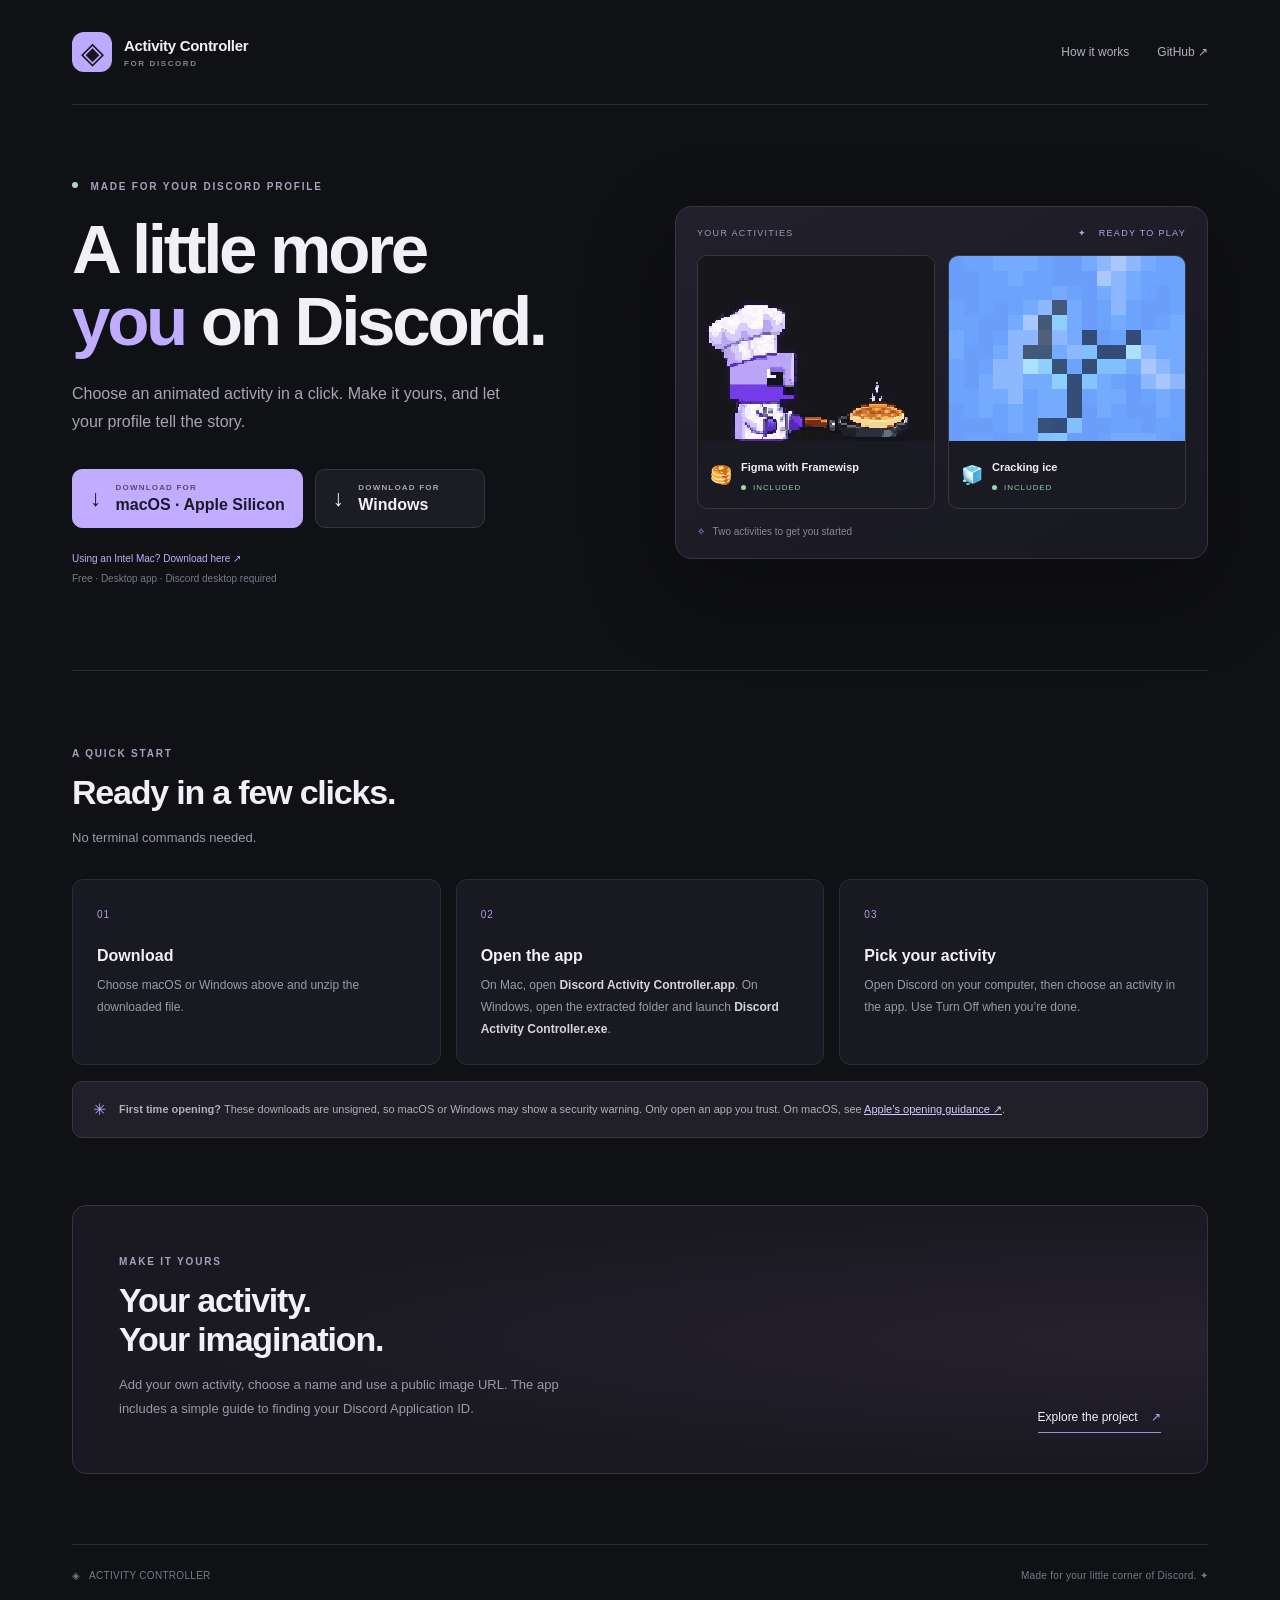
==== docs/index.html @ 075c6ae9 "Add desktop activity controller and download page" ====
<!doctype html><html lang="en"><head><meta charset="utf-8"><meta name="viewport" content="width=device-width,initial-scale=1"><meta name="theme-color" content="#101115"><title>Discord Activity Controller — Your status, your way</title><meta name="description" content="Choose animated Discord activities with a click. Download for macOS and Windows."><link rel="stylesheet" href="style.css"></head><body><header class="header wrap"><a class="logo" href="#top"><span>◈</span><b>Activity Controller<small>FOR DISCORD</small></b></a><nav><a href="#how">How it works</a><a href="https://github.com/saintgeorgeee/custom-discord-activities">GitHub ↗</a></nav></header><main id="top" class="wrap"><div class="hero"><div class="intro"><p class="eyebrow"><span></span> MADE FOR YOUR DISCORD PROFILE</p><h1>A little more<br><em>you</em> on Discord.</h1><p class="lede">Choose an animated activity in a click. Make it yours, and let your profile tell the story.</p><div class="downloads"><a class="button primary" href="https://github.com/saintgeorgeee/custom-discord-activities/releases/latest/download/Discord-Activity-Controller-macOS-Apple-Silicon.zip"><span>↓</span><span><small>DOWNLOAD FOR</small>macOS · Apple Silicon</span></a><a class="button secondary" href="https://github.com/saintgeorgeee/custom-discord-activities/releases/latest/download/Discord-Activity-Controller-Windows.zip"><span>↓</span><span><small>DOWNLOAD FOR</small>Windows</span></a></div><p class="micro"><a href="https://github.com/saintgeorgeee/custom-discord-activities/releases/latest/download/Discord-Activity-Controller-macOS-Intel.zip">Using an Intel Mac? Download here ↗</a><br>Free · Desktop app · Discord desktop required</p></div><div class="showcase"><div class="showcase-top"><span>YOUR ACTIVITIES</span><span>✦ &nbsp; READY TO PLAY</span></div><div class="cards"><article><div class="art"><img src="assets/framewisp.webp" alt="Framewisp cooking pancakes"></div><div class="card-label"><span>🥞</span><div><b>Figma with Framewisp</b><small><i></i> INCLUDED</small></div></div></article><article><div class="art ice"><img src="assets/cooking_ice.webp" alt="Minecraft ice animation"></div><div class="card-label"><span>🧊</span><div><b>Cracking ice</b><small><i></i> INCLUDED</small></div></div></article></div><p class="showcase-foot"><span>✧</span> Two activities to get you started</p></div></div><section id="how" class="how"><div class="section-title"><p class="eyebrow">A QUICK START</p><h2>Ready in a few clicks.</h2><p>No terminal commands needed.</p></div><div class="steps"><article><span class="number">01</span><h3>Download</h3><p>Choose macOS or Windows above and unzip the downloaded file.</p></article><article><span class="number">02</span><h3>Open the app</h3><p>On Mac, open <b>Discord Activity Controller.app</b>. On Windows, open the extracted folder and launch <b>Discord Activity Controller.exe</b>.</p></article><article><span class="number">03</span><h3>Pick your activity</h3><p>Open Discord on your computer, then choose an activity in the app. Use Turn Off when you’re done.</p></article></div><div class="note"><span>✳</span><p><strong>First time opening?</strong> These downloads are unsigned, so macOS or Windows may show a security warning. Only open an app you trust. On macOS, see <a href="https://support.apple.com/en-us/102445">Apple’s opening guidance ↗</a>.</p></div></section><section class="custom"><div><p class="eyebrow">MAKE IT YOURS</p><h2>Your activity.<br>Your imagination.</h2><p>Add your own activity, choose a name and use a public image URL. The app includes a simple guide to finding your Discord Application ID.</p></div><a href="https://github.com/saintgeorgeee/custom-discord-activities" class="source">Explore the project <span>↗</span></a></section></main><footer class="wrap"><span>◈ &nbsp; ACTIVITY CONTROLLER</span><span>Made for your little corner of Discord. ✦</span></footer></body></html>
---- docs/style.css ----
:root{color-scheme:dark;font-family:-apple-system,BlinkMacSystemFont,"Segoe UI",sans-serif;--ink:#f2eff6;--muted:#9898a8;--line:#30303b;--purple:#bcaaff}*{box-sizing:border-box}html{scroll-behavior:smooth}body{margin:0;color:var(--ink);background:#101115}a{color:inherit;text-decoration:none}.wrap{width:min(1136px,calc(100% - 64px));margin:auto}.header{height:105px;display:flex;align-items:center;justify-content:space-between;border-bottom:1px solid #292a32}.logo{display:flex;align-items:center;gap:12px;font-size:15px;letter-spacing:-.3px}.logo>span{background:#bcaaff;color:#181322;display:grid;place-items:center;border-radius:12px;width:40px;height:40px;font-size:30px}.logo small{display:block;color:#858593;font-size:8px;letter-spacing:1.6px;margin-top:5px}.header nav{display:flex;gap:28px;font-size:12px;color:#b3b1bf}.header nav a:hover{color:#fff}.hero{display:grid;grid-template-columns:1fr 1fr;align-items:center;gap:70px;min-height:565px;padding:65px 0 75px}.eyebrow{color:#a8a0bc;font-size:10px;font-weight:700;letter-spacing:1.8px}.eyebrow span{display:inline-block;background:#a9d9bb;width:6px;height:6px;border-radius:100%;margin-right:8px;vertical-align:2px}h1{font-size:clamp(48px,5.4vw,72px);line-height:1.04;letter-spacing:-3.3px;font-weight:650;margin:22px 0}h1 em{font-style:normal;color:#c0acff}.lede{font-size:16px;line-height:1.8;color:#a7a5b3;max-width:440px}.downloads{display:flex;gap:12px;margin-top:32px}.button{border:1px solid #373441;border-radius:10px;min-width:170px;padding:13px 17px;display:flex;align-items:center;gap:14px;font-size:16px;font-weight:650;transition:transform .2s,background .2s}.button:hover{transform:translateY(-3px)}.button>span:first-child{font-size:23px}.button small{display:block;font-size:8px;letter-spacing:1.2px;margin-bottom:4px;opacity:.65}.primary{background:#c0adff;color:#1d182b;border-color:#c0adff}.secondary{background:#1c1c25}.micro a{color:#c0adff;line-height:2.8}.micro{font-size:10px;color:#777986;margin-top:17px}.showcase{padding:21px;background:linear-gradient(150deg,#23202d,#171820);border:1px solid #393344;border-radius:17px;box-shadow:0 30px 90px #0005}.showcase-top{display:flex;justify-content:space-between;font-size:9px;letter-spacing:1.3px;color:#9f99ac;margin:0 0 17px}.showcase-top span+span{color:#b5a1e8}.cards{display:grid;grid-template-columns:1fr 1fr;gap:13px}.cards article{background:#1a1b22;border:1px solid #383440;border-radius:10px;overflow:hidden}.art{overflow:hidden;height:185px;background:#15151a;display:grid;place-items:center}.art img{width:100%;height:100%;object-fit:contain;image-rendering:pixelated}.art.ice{background:#18202a}.card-label{display:flex;align-items:center;gap:9px;padding:16px 12px}.card-label>span{font-size:18px}.card-label b{font-size:11px}.card-label small{display:block;margin-top:8px;color:#90c5a1;font-size:8px;letter-spacing:.9px}.card-label i{display:inline-block;width:5px;height:5px;background:#9ed5b1;border-radius:50%;margin-right:4px}.showcase-foot{font-size:10px;color:#888696;margin:17px 0 0}.showcase-foot span{color:#bcaaff;margin-right:5px}.how{border-top:1px solid #292a32;padding:67px 0}.section-title h2,.custom h2{font-size:34px;letter-spacing:-1.2px;margin:14px 0}.section-title>p:last-child,.custom p:not(.eyebrow){font-size:13px;line-height:1.8;color:#9999a8}.steps{display:grid;grid-template-columns:repeat(3,1fr);gap:15px;margin-top:30px}.steps article{background:#191a21;border:1px solid #2a2b34;border-radius:11px;padding:24px;min-height:178px}.number{font-size:10px;color:#ae9ce2;letter-spacing:1px}.steps h3{font-size:16px;margin:25px 0 10px}.steps p{color:#9999a8;font-size:12px;line-height:1.8;margin:0}.steps b{font-weight:550;color:#d5d3dc}.note{display:flex;gap:13px;padding:18px 20px;background:#211f28;border:1px solid #393443;border-radius:10px;margin-top:16px}.note>span{color:#bcaaff}.note p{font-size:11px;color:#b1aebc;line-height:1.7;margin:0}.note a{text-decoration:underline;color:#d5c8ff}.custom{border:1px solid #3a3345;border-radius:14px;background:radial-gradient(ellipse at right,#3c314958,transparent 65%),#1a1921;padding:40px 46px;display:flex;align-items:end;justify-content:space-between;gap:30px}.custom p:not(.eyebrow){max-width:480px}.source{font-size:12px;border-bottom:1px solid #a58cdd;padding-bottom:8px;white-space:nowrap}.source span{color:#bcaaff;margin-left:10px}footer{border-top:1px solid #292a32;margin-top:70px!important;padding:25px 0 35px;display:flex;justify-content:space-between;color:#777985;font-size:10px;letter-spacing:.3px}@media(max-width:850px){.hero{grid-template-columns:1fr;gap:36px;padding-top:54px}.showcase{max-width:560px}.steps{grid-template-columns:1fr}.steps article{min-height:0}.steps h3{margin-top:14px}}@media(max-width:520px){.wrap{width:calc(100% - 36px)}.header{height:82px}.header nav a:first-child{display:none}.hero{padding:45px 0 55px}h1{font-size:48px;letter-spacing:-2px}.downloads{flex-direction:column}.button{width:100%}.art{height:130px}.showcase{padding:14px}.showcase-top{font-size:8px}.card-label{padding:12px 8px}.card-label b{font-size:10px}.how{padding:50px 0}.custom{padding:28px 22px;display:block}.source{display:inline-block;margin-top:14px}footer{gap:18px;flex-direction:column}}@media(prefers-reduced-motion:reduce){*{transition:none!important;scroll-behavior:auto!important}}
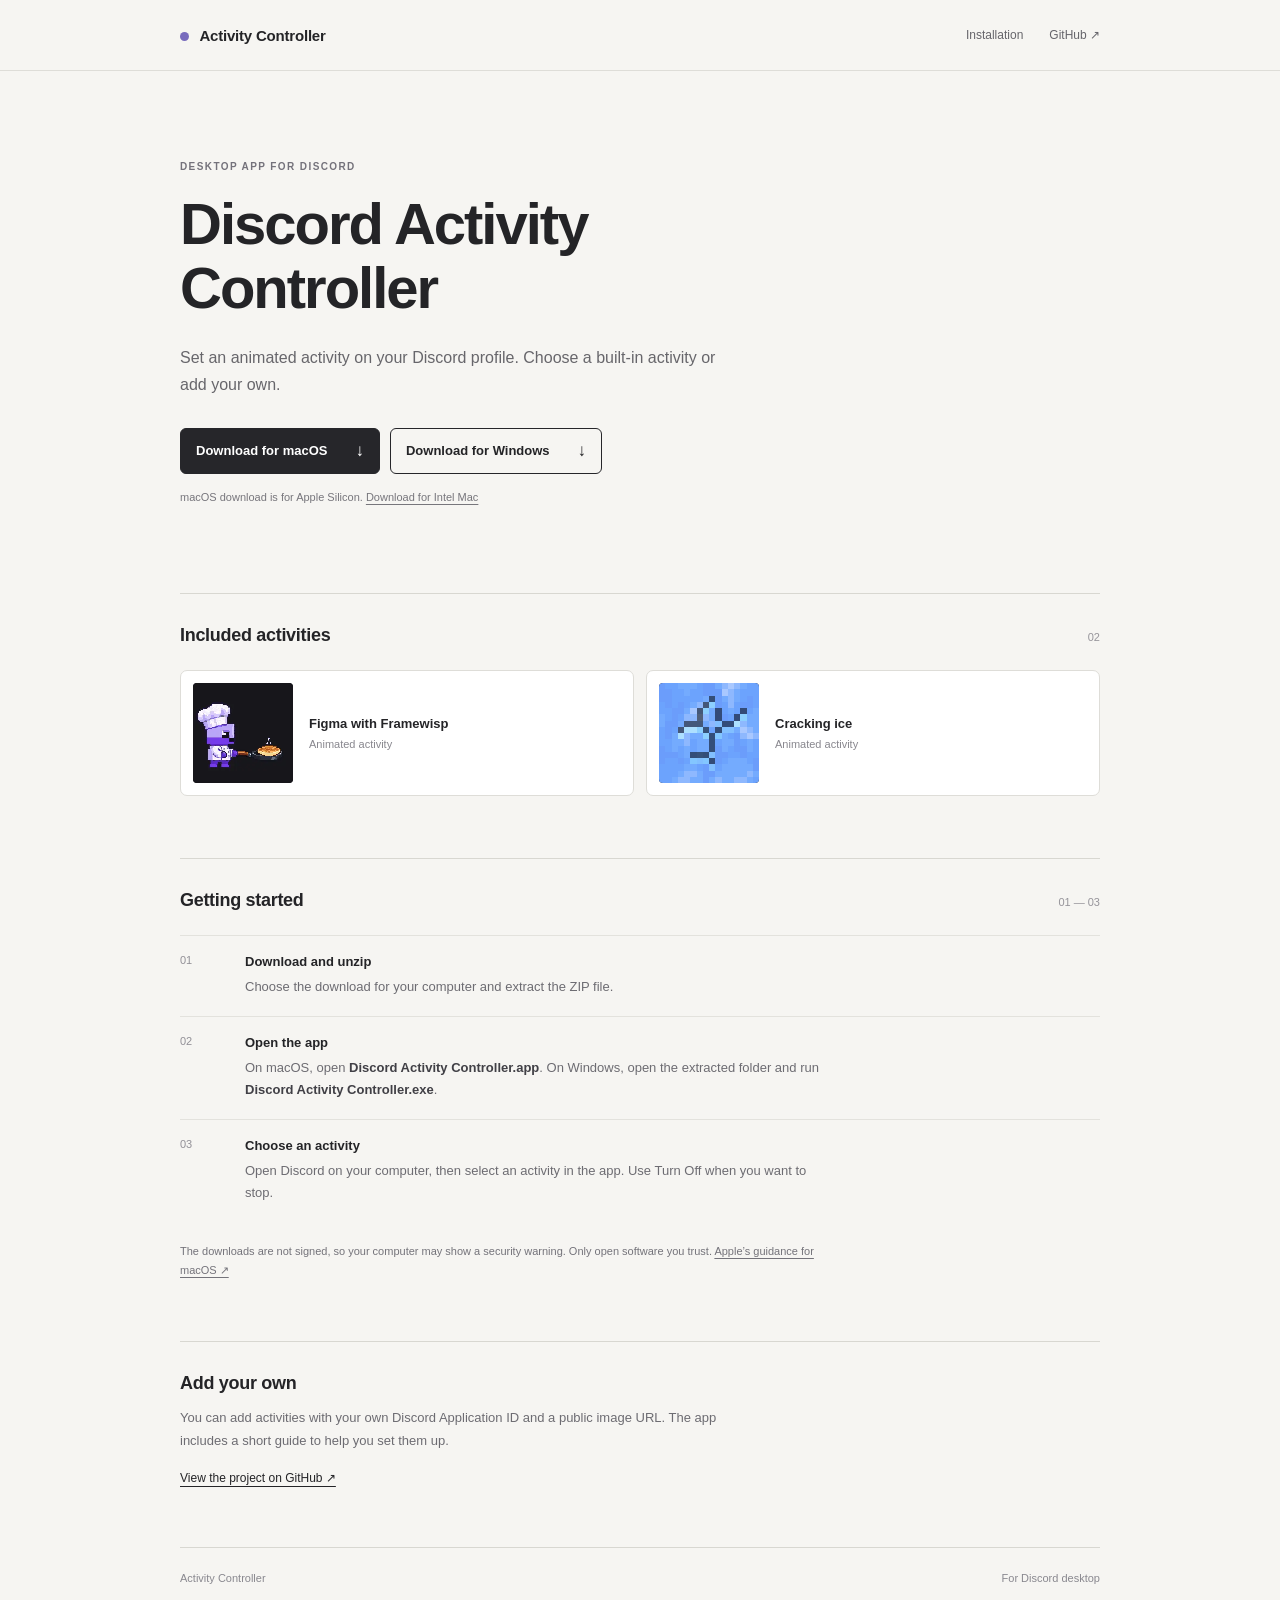
==== commit 07574fc3: "Simplify app and download page design" ====
--- a/docs/index.html
+++ b/docs/index.html
@@ -1 +1,19 @@
-<!doctype html><html lang="en"><head><meta charset="utf-8"><meta name="viewport" content="width=device-width,initial-scale=1"><meta name="theme-color" content="#101115"><title>Discord Activity Controller — Your status, your way</title><meta name="description" content="Choose animated Discord activities with a click. Download for macOS and Windows."><link rel="stylesheet" href="style.css"></head><body><header class="header wrap"><a class="logo" href="#top"><span>◈</span><b>Activity Controller<small>FOR DISCORD</small></b></a><nav><a href="#how">How it works</a><a href="https://github.com/saintgeorgeee/custom-discord-activities">GitHub ↗</a></nav></header><main id="top" class="wrap"><div class="hero"><div class="intro"><p class="eyebrow"><span></span> MADE FOR YOUR DISCORD PROFILE</p><h1>A little more<br><em>you</em> on Discord.</h1><p class="lede">Choose an animated activity in a click. Make it yours, and let your profile tell the story.</p><div class="downloads"><a class="button primary" href="https://github.com/saintgeorgeee/custom-discord-activities/releases/latest/download/Discord-Activity-Controller-macOS-Apple-Silicon.zip"><span>↓</span><span><small>DOWNLOAD FOR</small>macOS · Apple Silicon</span></a><a class="button secondary" href="https://github.com/saintgeorgeee/custom-discord-activities/releases/latest/download/Discord-Activity-Controller-Windows.zip"><span>↓</span><span><small>DOWNLOAD FOR</small>Windows</span></a></div><p class="micro"><a href="https://github.com/saintgeorgeee/custom-discord-activities/releases/latest/download/Discord-Activity-Controller-macOS-Intel.zip">Using an Intel Mac? Download here ↗</a><br>Free · Desktop app · Discord desktop required</p></div><div class="showcase"><div class="showcase-top"><span>YOUR ACTIVITIES</span><span>✦ &nbsp; READY TO PLAY</span></div><div class="cards"><article><div class="art"><img src="assets/framewisp.webp" alt="Framewisp cooking pancakes"></div><div class="card-label"><span>🥞</span><div><b>Figma with Framewisp</b><small><i></i> INCLUDED</small></div></div></article><article><div class="art ice"><img src="assets/cooking_ice.webp" alt="Minecraft ice animation"></div><div class="card-label"><span>🧊</span><div><b>Cracking ice</b><small><i></i> INCLUDED</small></div></div></article></div><p class="showcase-foot"><span>✧</span> Two activities to get you started</p></div></div><section id="how" class="how"><div class="section-title"><p class="eyebrow">A QUICK START</p><h2>Ready in a few clicks.</h2><p>No terminal commands needed.</p></div><div class="steps"><article><span class="number">01</span><h3>Download</h3><p>Choose macOS or Windows above and unzip the downloaded file.</p></article><article><span class="number">02</span><h3>Open the app</h3><p>On Mac, open <b>Discord Activity Controller.app</b>. On Windows, open the extracted folder and launch <b>Discord Activity Controller.exe</b>.</p></article><article><span class="number">03</span><h3>Pick your activity</h3><p>Open Discord on your computer, then choose an activity in the app. Use Turn Off when you’re done.</p></article></div><div class="note"><span>✳</span><p><strong>First time opening?</strong> These downloads are unsigned, so macOS or Windows may show a security warning. Only open an app you trust. On macOS, see <a href="https://support.apple.com/en-us/102445">Apple’s opening guidance ↗</a>.</p></div></section><section class="custom"><div><p class="eyebrow">MAKE IT YOURS</p><h2>Your activity.<br>Your imagination.</h2><p>Add your own activity, choose a name and use a public image URL. The app includes a simple guide to finding your Discord Application ID.</p></div><a href="https://github.com/saintgeorgeee/custom-discord-activities" class="source">Explore the project <span>↗</span></a></section></main><footer class="wrap"><span>◈ &nbsp; ACTIVITY CONTROLLER</span><span>Made for your little corner of Discord. ✦</span></footer></body></html>
+<!doctype html>
+<html lang="en">
+<head>
+  <meta charset="utf-8"><meta name="viewport" content="width=device-width,initial-scale=1">
+  <meta name="description" content="A simple desktop app for Discord Rich Presence.">
+  <title>Activity Controller for Discord</title><link rel="stylesheet" href="style.css">
+</head>
+<body>
+<header class="top"><div class="wrap top-inner"><a class="brand" href="#top"><span class="brand-dot"></span> Activity Controller</a><nav><a href="#install">Installation</a><a href="https://github.com/saintgeorgeee/custom-discord-activities">GitHub ↗</a></nav></div></header>
+<main class="wrap" id="top">
+  <section class="intro"><p class="label">DESKTOP APP FOR DISCORD</p><h1>Discord Activity<br>Controller</h1><p class="description">Set an animated activity on your Discord profile. Choose a built-in activity or add your own.</p>
+    <div class="downloads"><a class="button primary" href="https://github.com/saintgeorgeee/custom-discord-activities/releases/latest/download/Discord-Activity-Controller-macOS-Apple-Silicon.zip">Download for macOS <span>↓</span></a><a class="button secondary" href="https://github.com/saintgeorgeee/custom-discord-activities/releases/latest/download/Discord-Activity-Controller-Windows.zip">Download for Windows <span>↓</span></a></div>
+    <p class="download-note">macOS download is for Apple Silicon. <a href="https://github.com/saintgeorgeee/custom-discord-activities/releases/latest/download/Discord-Activity-Controller-macOS-Intel.zip">Download for Intel Mac</a></p>
+  </section>
+  <section class="activities" aria-labelledby="included"><div class="section-heading"><h2 id="included">Included activities</h2><span>02</span></div><div class="activity-list"><article><img src="assets/framewisp.webp" alt="Framewisp cooking pancakes"><div><h3>Figma with Framewisp</h3><p>Animated activity</p></div></article><article><img src="assets/cooking_ice.webp" alt="Minecraft ice animation"><div><h3>Cracking ice</h3><p>Animated activity</p></div></article></div></section>
+  <section id="install" class="install"><div class="section-heading"><h2>Getting started</h2><span>01 — 03</span></div><div class="install-row"><span>01</span><div><h3>Download and unzip</h3><p>Choose the download for your computer and extract the ZIP file.</p></div></div><div class="install-row"><span>02</span><div><h3>Open the app</h3><p>On macOS, open <strong>Discord Activity Controller.app</strong>. On Windows, open the extracted folder and run <strong>Discord Activity Controller.exe</strong>.</p></div></div><div class="install-row"><span>03</span><div><h3>Choose an activity</h3><p>Open Discord on your computer, then select an activity in the app. Use Turn Off when you want to stop.</p></div></div><p class="notice">The downloads are not signed, so your computer may show a security warning. Only open software you trust. <a href="https://support.apple.com/en-us/102445">Apple’s guidance for macOS ↗</a></p></section>
+  <section class="custom"><h2>Add your own</h2><p>You can add activities with your own Discord Application ID and a public image URL. The app includes a short guide to help you set them up.</p><a href="https://github.com/saintgeorgeee/custom-discord-activities">View the project on GitHub ↗</a></section>
+</main><footer class="wrap"><span>Activity Controller</span><span>For Discord desktop</span></footer>
+</body></html>
--- a/docs/style.css
+++ b/docs/style.css
@@ -1 +1 @@
-:root{color-scheme:dark;font-family:-apple-system,BlinkMacSystemFont,"Segoe UI",sans-serif;--ink:#f2eff6;--muted:#9898a8;--line:#30303b;--purple:#bcaaff}*{box-sizing:border-box}html{scroll-behavior:smooth}body{margin:0;color:var(--ink);background:#101115}a{color:inherit;text-decoration:none}.wrap{width:min(1136px,calc(100% - 64px));margin:auto}.header{height:105px;display:flex;align-items:center;justify-content:space-between;border-bottom:1px solid #292a32}.logo{display:flex;align-items:center;gap:12px;font-size:15px;letter-spacing:-.3px}.logo>span{background:#bcaaff;color:#181322;display:grid;place-items:center;border-radius:12px;width:40px;height:40px;font-size:30px}.logo small{display:block;color:#858593;font-size:8px;letter-spacing:1.6px;margin-top:5px}.header nav{display:flex;gap:28px;font-size:12px;color:#b3b1bf}.header nav a:hover{color:#fff}.hero{display:grid;grid-template-columns:1fr 1fr;align-items:center;gap:70px;min-height:565px;padding:65px 0 75px}.eyebrow{color:#a8a0bc;font-size:10px;font-weight:700;letter-spacing:1.8px}.eyebrow span{display:inline-block;background:#a9d9bb;width:6px;height:6px;border-radius:100%;margin-right:8px;vertical-align:2px}h1{font-size:clamp(48px,5.4vw,72px);line-height:1.04;letter-spacing:-3.3px;font-weight:650;margin:22px 0}h1 em{font-style:normal;color:#c0acff}.lede{font-size:16px;line-height:1.8;color:#a7a5b3;max-width:440px}.downloads{display:flex;gap:12px;margin-top:32px}.button{border:1px solid #373441;border-radius:10px;min-width:170px;padding:13px 17px;display:flex;align-items:center;gap:14px;font-size:16px;font-weight:650;transition:transform .2s,background .2s}.button:hover{transform:translateY(-3px)}.button>span:first-child{font-size:23px}.button small{display:block;font-size:8px;letter-spacing:1.2px;margin-bottom:4px;opacity:.65}.primary{background:#c0adff;color:#1d182b;border-color:#c0adff}.secondary{background:#1c1c25}.micro a{color:#c0adff;line-height:2.8}.micro{font-size:10px;color:#777986;margin-top:17px}.showcase{padding:21px;background:linear-gradient(150deg,#23202d,#171820);border:1px solid #393344;border-radius:17px;box-shadow:0 30px 90px #0005}.showcase-top{display:flex;justify-content:space-between;font-size:9px;letter-spacing:1.3px;color:#9f99ac;margin:0 0 17px}.showcase-top span+span{color:#b5a1e8}.cards{display:grid;grid-template-columns:1fr 1fr;gap:13px}.cards article{background:#1a1b22;border:1px solid #383440;border-radius:10px;overflow:hidden}.art{overflow:hidden;height:185px;background:#15151a;display:grid;place-items:center}.art img{width:100%;height:100%;object-fit:contain;image-rendering:pixelated}.art.ice{background:#18202a}.card-label{display:flex;align-items:center;gap:9px;padding:16px 12px}.card-label>span{font-size:18px}.card-label b{font-size:11px}.card-label small{display:block;margin-top:8px;color:#90c5a1;font-size:8px;letter-spacing:.9px}.card-label i{display:inline-block;width:5px;height:5px;background:#9ed5b1;border-radius:50%;margin-right:4px}.showcase-foot{font-size:10px;color:#888696;margin:17px 0 0}.showcase-foot span{color:#bcaaff;margin-right:5px}.how{border-top:1px solid #292a32;padding:67px 0}.section-title h2,.custom h2{font-size:34px;letter-spacing:-1.2px;margin:14px 0}.section-title>p:last-child,.custom p:not(.eyebrow){font-size:13px;line-height:1.8;color:#9999a8}.steps{display:grid;grid-template-columns:repeat(3,1fr);gap:15px;margin-top:30px}.steps article{background:#191a21;border:1px solid #2a2b34;border-radius:11px;padding:24px;min-height:178px}.number{font-size:10px;color:#ae9ce2;letter-spacing:1px}.steps h3{font-size:16px;margin:25px 0 10px}.steps p{color:#9999a8;font-size:12px;line-height:1.8;margin:0}.steps b{font-weight:550;color:#d5d3dc}.note{display:flex;gap:13px;padding:18px 20px;background:#211f28;border:1px solid #393443;border-radius:10px;margin-top:16px}.note>span{color:#bcaaff}.note p{font-size:11px;color:#b1aebc;line-height:1.7;margin:0}.note a{text-decoration:underline;color:#d5c8ff}.custom{border:1px solid #3a3345;border-radius:14px;background:radial-gradient(ellipse at right,#3c314958,transparent 65%),#1a1921;padding:40px 46px;display:flex;align-items:end;justify-content:space-between;gap:30px}.custom p:not(.eyebrow){max-width:480px}.source{font-size:12px;border-bottom:1px solid #a58cdd;padding-bottom:8px;white-space:nowrap}.source span{color:#bcaaff;margin-left:10px}footer{border-top:1px solid #292a32;margin-top:70px!important;padding:25px 0 35px;display:flex;justify-content:space-between;color:#777985;font-size:10px;letter-spacing:.3px}@media(max-width:850px){.hero{grid-template-columns:1fr;gap:36px;padding-top:54px}.showcase{max-width:560px}.steps{grid-template-columns:1fr}.steps article{min-height:0}.steps h3{margin-top:14px}}@media(max-width:520px){.wrap{width:calc(100% - 36px)}.header{height:82px}.header nav a:first-child{display:none}.hero{padding:45px 0 55px}h1{font-size:48px;letter-spacing:-2px}.downloads{flex-direction:column}.button{width:100%}.art{height:130px}.showcase{padding:14px}.showcase-top{font-size:8px}.card-label{padding:12px 8px}.card-label b{font-size:10px}.how{padding:50px 0}.custom{padding:28px 22px;display:block}.source{display:inline-block;margin-top:14px}footer{gap:18px;flex-direction:column}}@media(prefers-reduced-motion:reduce){*{transition:none!important;scroll-behavior:auto!important}}
+:root{font:15px -apple-system,BlinkMacSystemFont,"Segoe UI",sans-serif;color:#242427;background:#f6f5f2}*{box-sizing:border-box}html{scroll-behavior:smooth}body{margin:0}a{color:inherit}a:focus-visible{outline:2px solid #6e62b3;outline-offset:4px}.wrap{width:min(920px,calc(100% - 48px));margin:auto}.top{border-bottom:1px solid #deddd8}.top-inner{height:70px;display:flex;align-items:center;justify-content:space-between}.brand{font-weight:650;letter-spacing:-.2px;text-decoration:none}.brand-dot{display:inline-block;width:9px;height:9px;border-radius:50%;background:#786bbd;margin-right:7px}.top nav{display:flex;gap:26px}.top nav a{font-size:12px;text-decoration:none;color:#66656b}.top nav a:hover{text-decoration:underline}.intro{padding:90px 0 75px;max-width:680px}.label{font-size:10px;letter-spacing:1.4px;font-weight:650;color:#74727b;margin:0 0 20px}h1{font-size:clamp(40px,6vw,58px);line-height:1.1;letter-spacing:-2px;font-weight:650;margin:0}.description{max-width:540px;font-size:16px;line-height:1.7;color:#67666b;margin:24px 0 0}.downloads{display:flex;flex-wrap:wrap;gap:10px;margin-top:30px}.button{display:flex;justify-content:space-between;gap:28px;align-items:center;border:1px solid #26262a;border-radius:6px;padding:12px 15px;min-height:46px;font-size:13px;font-weight:600;text-decoration:none}.button span{font-size:17px;font-weight:400}.primary{background:#26262a;color:#fff}.secondary{background:transparent}.button:hover{opacity:.75}.download-note{font-size:11px;color:#77767c;margin-top:15px;line-height:1.6}.download-note a{text-underline-offset:3px}.activities,.install,.custom{border-top:1px solid #d8d7d1;padding:31px 0 62px}.section-heading{display:flex;align-items:baseline;justify-content:space-between;margin-bottom:24px}.section-heading span{color:#96949a;font-size:11px}h2{font-size:18px;letter-spacing:-.3px;margin:0;font-weight:600}.activity-list{display:grid;grid-template-columns:1fr 1fr;gap:12px}.activity-list article{border:1px solid #deddd8;border-radius:7px;background:#fff;display:flex;align-items:center;gap:16px;padding:12px;min-width:0}.activity-list img{width:100px;height:100px;object-fit:contain;background:#17171b;border-radius:4px;image-rendering:pixelated}.activity-list h3,.install h3{font-size:13px;margin:0;font-weight:600}.activity-list p{font-size:11px;color:#88878e;margin:7px 0 0}.install-row{display:grid;grid-template-columns:65px 1fr;border-top:1px solid #e3e2dd;padding:18px 0}.install-row>span{font-size:11px;color:#929097}.install-row p,.custom p{font-size:13px;line-height:1.7;color:#6d6c72;margin:7px 0 0;max-width:580px}.install-row strong{color:#414046;font-weight:550}.notice{font-size:11px;line-height:1.7;color:#74737a;margin:20px 0 0;max-width:670px}.notice a{text-underline-offset:3px}.custom p{margin:13px 0 16px}.custom>a{font-size:12px;text-underline-offset:4px}footer{border-top:1px solid #d8d7d1;padding:24px 0 35px;display:flex;justify-content:space-between;color:#89888f;font-size:11px}@media(max-width:600px){.wrap{width:calc(100% - 36px)}.top nav{gap:15px}.intro{padding:65px 0 55px}.downloads{flex-direction:column}.button{width:100%}.activity-list{grid-template-columns:1fr}.activity-list img{width:80px;height:80px}.activities,.install,.custom{padding-bottom:48px}.install-row{grid-template-columns:44px 1fr}}@media(prefers-reduced-motion:reduce){html{scroll-behavior:auto}}
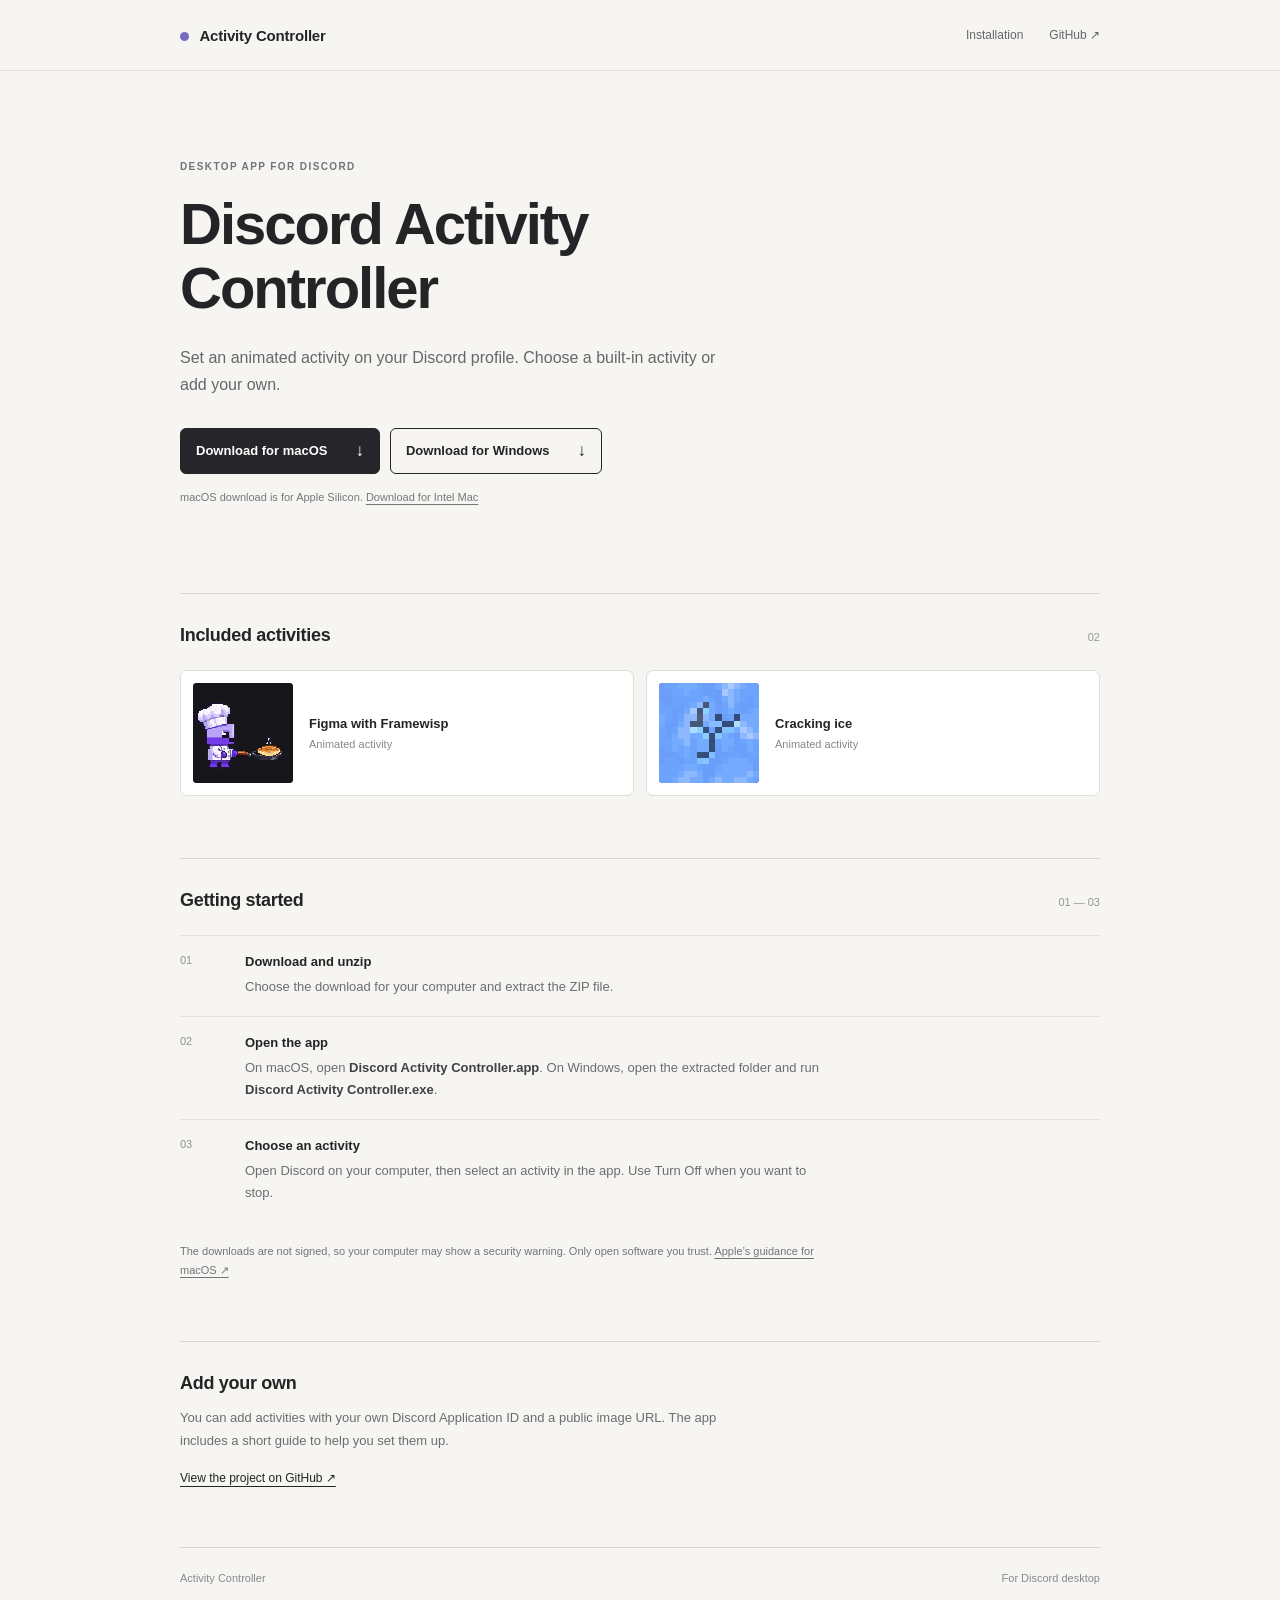
==== commit 27dff2fa: "Refresh cached stylesheet for redesigned page" ====
--- a/docs/index.html
+++ b/docs/index.html
@@ -3,7 +3,7 @@
 <head>
   <meta charset="utf-8"><meta name="viewport" content="width=device-width,initial-scale=1">
   <meta name="description" content="A simple desktop app for Discord Rich Presence.">
-  <title>Activity Controller for Discord</title><link rel="stylesheet" href="style.css">
+  <title>Activity Controller for Discord</title><link rel="stylesheet" href="style.css?v=2">
 </head>
 <body>
 <header class="top"><div class="wrap top-inner"><a class="brand" href="#top"><span class="brand-dot"></span> Activity Controller</a><nav><a href="#install">Installation</a><a href="https://github.com/saintgeorgeee/custom-discord-activities">GitHub ↗</a></nav></div></header>
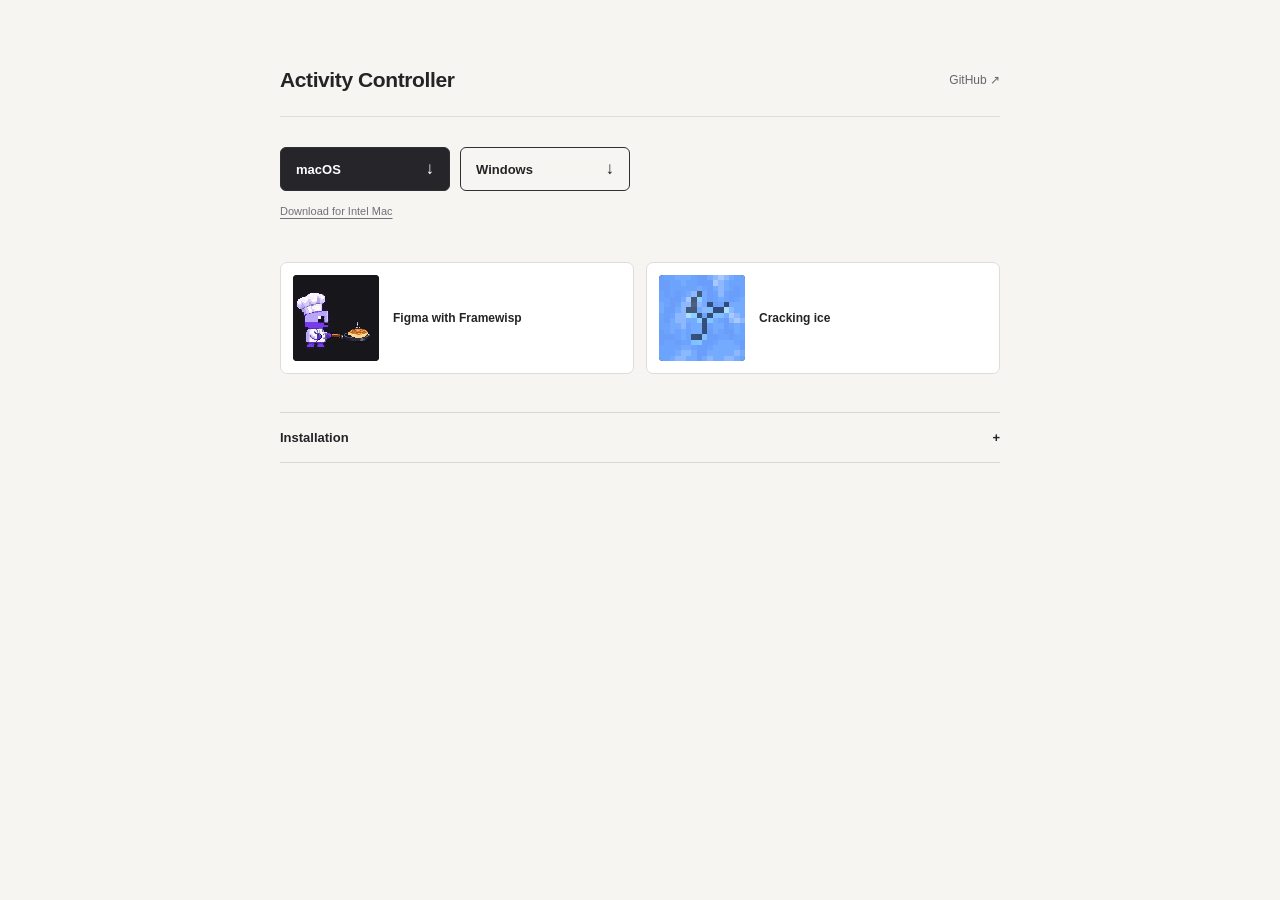
==== commit 1b1c91ae: "Remove redundant interface copy" ====
--- a/docs/index.html
+++ b/docs/index.html
@@ -2,18 +2,15 @@
 <html lang="en">
 <head>
   <meta charset="utf-8"><meta name="viewport" content="width=device-width,initial-scale=1">
-  <meta name="description" content="A simple desktop app for Discord Rich Presence.">
-  <title>Activity Controller for Discord</title><link rel="stylesheet" href="style.css?v=2">
+  <meta name="description" content="Discord Activity Controller for macOS and Windows.">
+  <title>Activity Controller for Discord</title><link rel="stylesheet" href="style.css?v=3">
 </head>
 <body>
-<header class="top"><div class="wrap top-inner"><a class="brand" href="#top"><span class="brand-dot"></span> Activity Controller</a><nav><a href="#install">Installation</a><a href="https://github.com/saintgeorgeee/custom-discord-activities">GitHub ↗</a></nav></div></header>
-<main class="wrap" id="top">
-  <section class="intro"><p class="label">DESKTOP APP FOR DISCORD</p><h1>Discord Activity<br>Controller</h1><p class="description">Set an animated activity on your Discord profile. Choose a built-in activity or add your own.</p>
-    <div class="downloads"><a class="button primary" href="https://github.com/saintgeorgeee/custom-discord-activities/releases/latest/download/Discord-Activity-Controller-macOS-Apple-Silicon.zip">Download for macOS <span>↓</span></a><a class="button secondary" href="https://github.com/saintgeorgeee/custom-discord-activities/releases/latest/download/Discord-Activity-Controller-Windows.zip">Download for Windows <span>↓</span></a></div>
-    <p class="download-note">macOS download is for Apple Silicon. <a href="https://github.com/saintgeorgeee/custom-discord-activities/releases/latest/download/Discord-Activity-Controller-macOS-Intel.zip">Download for Intel Mac</a></p>
-  </section>
-  <section class="activities" aria-labelledby="included"><div class="section-heading"><h2 id="included">Included activities</h2><span>02</span></div><div class="activity-list"><article><img src="assets/framewisp.webp" alt="Framewisp cooking pancakes"><div><h3>Figma with Framewisp</h3><p>Animated activity</p></div></article><article><img src="assets/cooking_ice.webp" alt="Minecraft ice animation"><div><h3>Cracking ice</h3><p>Animated activity</p></div></article></div></section>
-  <section id="install" class="install"><div class="section-heading"><h2>Getting started</h2><span>01 — 03</span></div><div class="install-row"><span>01</span><div><h3>Download and unzip</h3><p>Choose the download for your computer and extract the ZIP file.</p></div></div><div class="install-row"><span>02</span><div><h3>Open the app</h3><p>On macOS, open <strong>Discord Activity Controller.app</strong>. On Windows, open the extracted folder and run <strong>Discord Activity Controller.exe</strong>.</p></div></div><div class="install-row"><span>03</span><div><h3>Choose an activity</h3><p>Open Discord on your computer, then select an activity in the app. Use Turn Off when you want to stop.</p></div></div><p class="notice">The downloads are not signed, so your computer may show a security warning. Only open software you trust. <a href="https://support.apple.com/en-us/102445">Apple’s guidance for macOS ↗</a></p></section>
-  <section class="custom"><h2>Add your own</h2><p>You can add activities with your own Discord Application ID and a public image URL. The app includes a short guide to help you set them up.</p><a href="https://github.com/saintgeorgeee/custom-discord-activities">View the project on GitHub ↗</a></section>
-</main><footer class="wrap"><span>Activity Controller</span><span>For Discord desktop</span></footer>
+<main class="wrap">
+  <header><h1>Activity Controller</h1><a href="https://github.com/saintgeorgeee/custom-discord-activities">GitHub ↗</a></header>
+  <div class="downloads"><a class="button primary" href="https://github.com/saintgeorgeee/custom-discord-activities/releases/latest/download/Discord-Activity-Controller-macOS-Apple-Silicon.zip">macOS <span>↓</span></a><a class="button" href="https://github.com/saintgeorgeee/custom-discord-activities/releases/latest/download/Discord-Activity-Controller-Windows.zip">Windows <span>↓</span></a></div>
+  <a class="intel" href="https://github.com/saintgeorgeee/custom-discord-activities/releases/latest/download/Discord-Activity-Controller-macOS-Intel.zip">Download for Intel Mac</a>
+  <div class="activities"><article><img src="assets/framewisp.webp" alt=""><span>Figma with Framewisp</span></article><article><img src="assets/cooking_ice.webp" alt=""><span>Cracking ice</span></article></div>
+  <details class="guide"><summary>Installation <span>+</span></summary><div><p><strong>macOS:</strong> unzip the download and open <strong>Discord Activity Controller.app</strong>.</p><p><strong>Windows:</strong> unzip the download, open the folder and run <strong>Discord Activity Controller.exe</strong>.</p><p>Open Discord on your computer, then choose an activity in the app. To add your own, follow the guide inside the app.</p><p>The downloads are unsigned, so your computer may show a security warning. Only open software you trust. <a href="https://support.apple.com/en-us/102445">Apple’s macOS guidance ↗</a></p></div></details>
+</main>
 </body></html>
--- a/docs/style.css
+++ b/docs/style.css
@@ -1 +1 @@
-:root{font:15px -apple-system,BlinkMacSystemFont,"Segoe UI",sans-serif;color:#242427;background:#f6f5f2}*{box-sizing:border-box}html{scroll-behavior:smooth}body{margin:0}a{color:inherit}a:focus-visible{outline:2px solid #6e62b3;outline-offset:4px}.wrap{width:min(920px,calc(100% - 48px));margin:auto}.top{border-bottom:1px solid #deddd8}.top-inner{height:70px;display:flex;align-items:center;justify-content:space-between}.brand{font-weight:650;letter-spacing:-.2px;text-decoration:none}.brand-dot{display:inline-block;width:9px;height:9px;border-radius:50%;background:#786bbd;margin-right:7px}.top nav{display:flex;gap:26px}.top nav a{font-size:12px;text-decoration:none;color:#66656b}.top nav a:hover{text-decoration:underline}.intro{padding:90px 0 75px;max-width:680px}.label{font-size:10px;letter-spacing:1.4px;font-weight:650;color:#74727b;margin:0 0 20px}h1{font-size:clamp(40px,6vw,58px);line-height:1.1;letter-spacing:-2px;font-weight:650;margin:0}.description{max-width:540px;font-size:16px;line-height:1.7;color:#67666b;margin:24px 0 0}.downloads{display:flex;flex-wrap:wrap;gap:10px;margin-top:30px}.button{display:flex;justify-content:space-between;gap:28px;align-items:center;border:1px solid #26262a;border-radius:6px;padding:12px 15px;min-height:46px;font-size:13px;font-weight:600;text-decoration:none}.button span{font-size:17px;font-weight:400}.primary{background:#26262a;color:#fff}.secondary{background:transparent}.button:hover{opacity:.75}.download-note{font-size:11px;color:#77767c;margin-top:15px;line-height:1.6}.download-note a{text-underline-offset:3px}.activities,.install,.custom{border-top:1px solid #d8d7d1;padding:31px 0 62px}.section-heading{display:flex;align-items:baseline;justify-content:space-between;margin-bottom:24px}.section-heading span{color:#96949a;font-size:11px}h2{font-size:18px;letter-spacing:-.3px;margin:0;font-weight:600}.activity-list{display:grid;grid-template-columns:1fr 1fr;gap:12px}.activity-list article{border:1px solid #deddd8;border-radius:7px;background:#fff;display:flex;align-items:center;gap:16px;padding:12px;min-width:0}.activity-list img{width:100px;height:100px;object-fit:contain;background:#17171b;border-radius:4px;image-rendering:pixelated}.activity-list h3,.install h3{font-size:13px;margin:0;font-weight:600}.activity-list p{font-size:11px;color:#88878e;margin:7px 0 0}.install-row{display:grid;grid-template-columns:65px 1fr;border-top:1px solid #e3e2dd;padding:18px 0}.install-row>span{font-size:11px;color:#929097}.install-row p,.custom p{font-size:13px;line-height:1.7;color:#6d6c72;margin:7px 0 0;max-width:580px}.install-row strong{color:#414046;font-weight:550}.notice{font-size:11px;line-height:1.7;color:#74737a;margin:20px 0 0;max-width:670px}.notice a{text-underline-offset:3px}.custom p{margin:13px 0 16px}.custom>a{font-size:12px;text-underline-offset:4px}footer{border-top:1px solid #d8d7d1;padding:24px 0 35px;display:flex;justify-content:space-between;color:#89888f;font-size:11px}@media(max-width:600px){.wrap{width:calc(100% - 36px)}.top nav{gap:15px}.intro{padding:65px 0 55px}.downloads{flex-direction:column}.button{width:100%}.activity-list{grid-template-columns:1fr}.activity-list img{width:80px;height:80px}.activities,.install,.custom{padding-bottom:48px}.install-row{grid-template-columns:44px 1fr}}@media(prefers-reduced-motion:reduce){html{scroll-behavior:auto}}
+:root{font:15px -apple-system,BlinkMacSystemFont,"Segoe UI",sans-serif;color:#242427;background:#f6f5f2}*{box-sizing:border-box}body{margin:0}a{color:inherit}a:focus-visible,summary:focus-visible{outline:2px solid #6e62b3;outline-offset:4px}.wrap{width:min(720px,calc(100% - 48px));margin:0 auto;padding:68px 0}header{display:flex;align-items:center;justify-content:space-between;border-bottom:1px solid #deddd8;padding-bottom:24px}h1{font-size:21px;font-weight:650;letter-spacing:-.4px;margin:0}header a{font-size:12px;color:#66656b;text-decoration:none}header a:hover{text-decoration:underline}.downloads{display:flex;gap:10px;margin-top:30px}.button{display:flex;justify-content:space-between;align-items:center;gap:50px;min-width:170px;min-height:44px;padding:11px 15px;border:1px solid #303034;border-radius:6px;font-size:13px;font-weight:600;text-decoration:none}.button span{font-size:17px;font-weight:400}.button:hover{opacity:.75}.primary{background:#26262a;color:white}.intel{display:inline-block;margin-top:14px;color:#727178;font-size:11px;text-underline-offset:3px}.activities{display:grid;grid-template-columns:1fr 1fr;gap:12px;margin-top:44px}.activities article{display:flex;align-items:center;gap:14px;min-width:0;border:1px solid #deddd8;border-radius:7px;background:white;padding:12px;font-size:12px;font-weight:600}.activities img{width:86px;height:86px;object-fit:contain;image-rendering:pixelated;background:#17171b;border-radius:4px}.guide{border-top:1px solid #d8d7d1;border-bottom:1px solid #d8d7d1;margin-top:38px}.guide summary{list-style:none;padding:17px 0;cursor:pointer;font-size:13px;font-weight:600}.guide summary::-webkit-details-marker{display:none}.guide summary span{float:right}.guide[open] summary span{transform:rotate(45deg)}.guide div{color:#6d6c72;font-size:12px;line-height:1.7;max-width:620px;padding-bottom:8px}.guide strong{color:#414046;font-weight:600}.guide a{text-underline-offset:3px}@media(max-width:600px){.wrap{width:calc(100% - 36px);padding:36px 0}.downloads{flex-direction:column}.button{width:100%}.activities{grid-template-columns:1fr;margin-top:32px}.activities img{width:72px;height:72px}}
